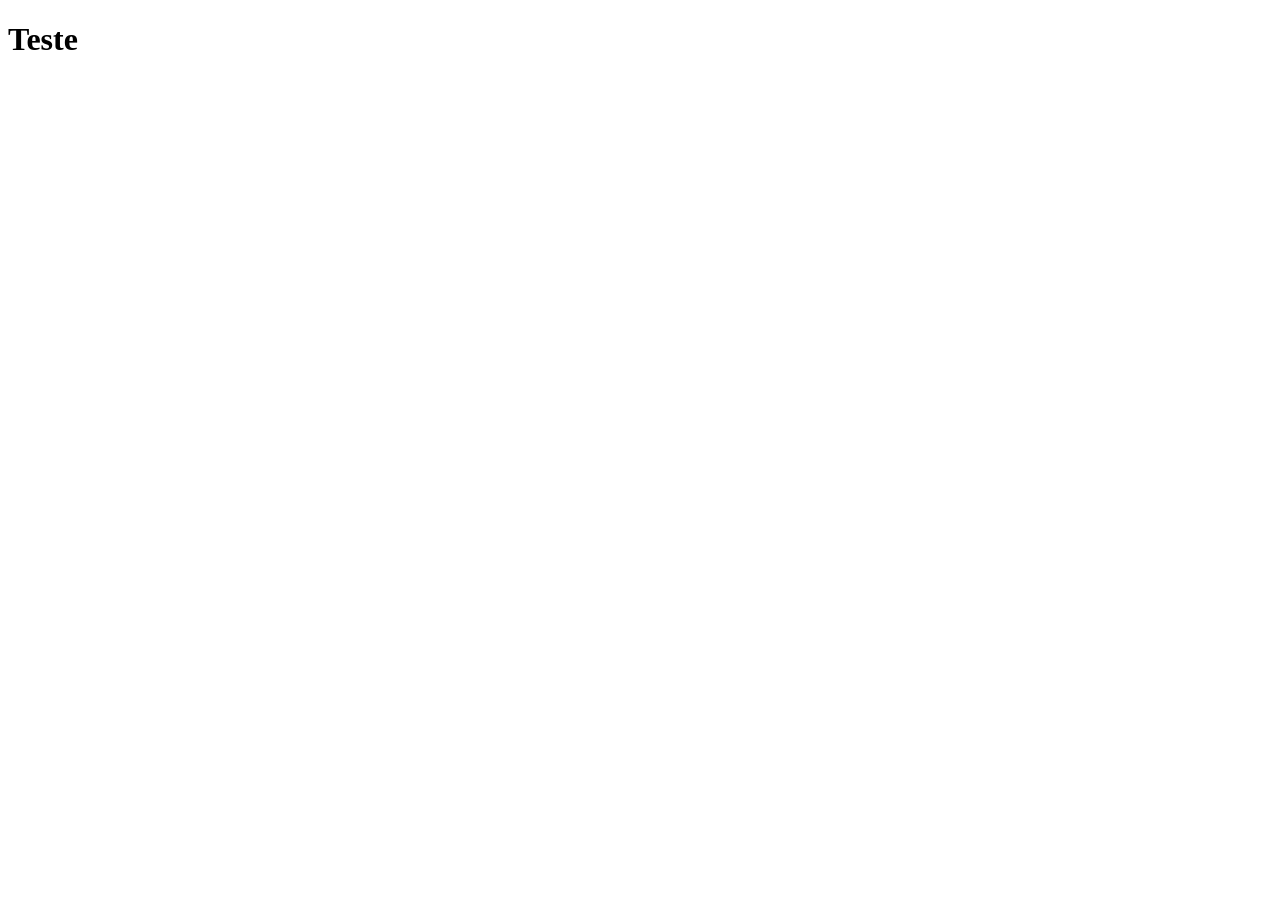
==== index.html @ 9671a528 "Update index.html" ====
<!DOCTYPE html>
<html lang="pt-br">
<head>
    <meta charset="UTF-8">
    <meta name="viewport" content="width=device-width, initial-scale=1.0">
    <title>Document</title>
</head>
<body>
    <h1>Teste</h1>
</body>
</html>
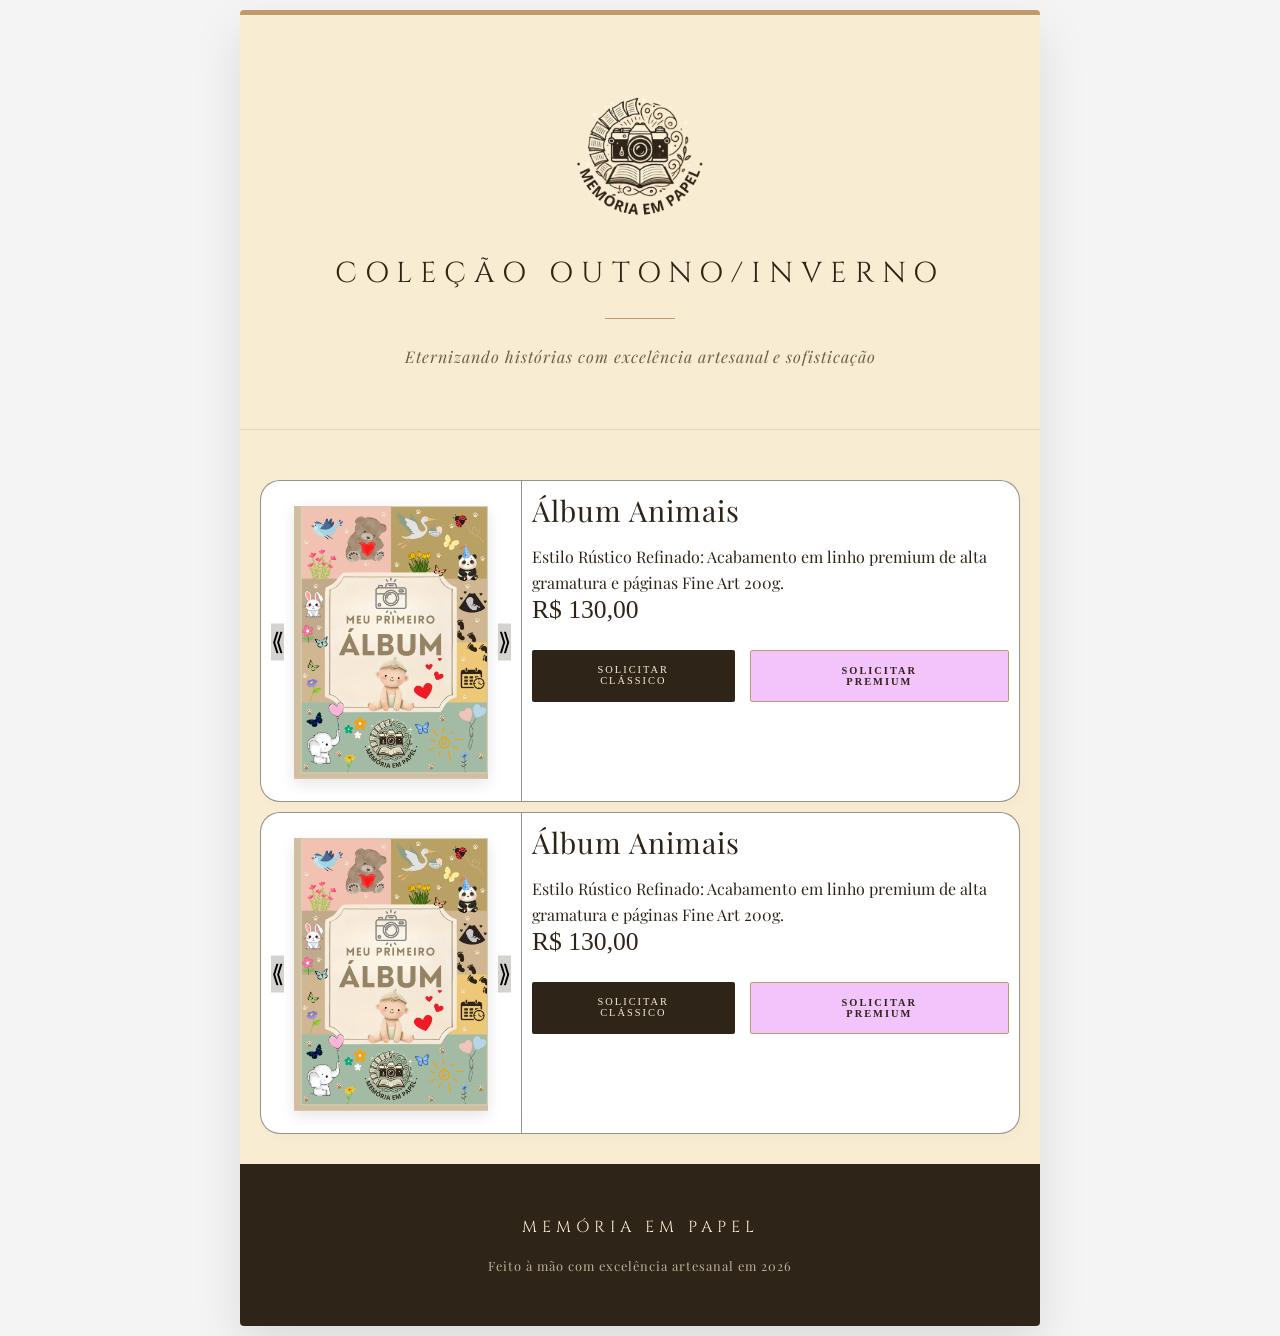
==== commit 29428488: "Rename index - Copia.html to index.html" ====
--- a/index.html
+++ b/index.html
@@ -1,11 +1,99 @@
 <!DOCTYPE html>
-<html lang="pt-br">
+<html lang="pt-BR">
 <head>
-    <meta charset="UTF-8">
-    <meta name="viewport" content="width=device-width, initial-scale=1.0">
-    <title>Document</title>
+  <meta charset="UTF-8">
+  <meta name="viewport" content="width=device-width, initial-scale=1.0">
+  <title>Catálogo Memória em Papel</title>
+  <link rel="stylesheet" href="estilo.css">
 </head>
 <body>
-    <h1>Teste</h1>
+
+    <div class="container_principal">
+
+        <header class="cabecalho_catalogo">
+            <img src="assets/marca/Logotipo.png" alt="Logotipo Memória em Papel" class="logo-img">
+            <h1 class="titulo_cabecalho">Coleção Outono/Inverno</h1>
+            <div class="divisor_cabecalho"></div>
+            <p class="subtitulo_cabecalho">Eternizando histórias com excelência artesanal e sofisticação</p>
+        </header>
+
+        <main class="corpo_catalogo">
+            <div id="album_animais"></div>
+            <div id="album_animais2"></div>
+        </main>
+
+        <footer class="rodape_catalogo">
+            <p class="link_rodape">Memória em Papel</p>
+            <p class="creditos_rodape">Feito à mão com excelência artesanal em 2026</p>
+        </footer>
+
+    </div>
+
+    <script>
+        fetch('produtos/album_animais.html')
+            .then(res => res.text())
+            .then(data => {
+            document.getElementById('album_animais').innerHTML = data;
+            });
+                fetch('produtos/album_animais.html')
+            .then(res => res.text())
+            .then(data => {
+            document.getElementById('album_animais2').innerHTML = data;
+            });
+    </script>
+    <script>
+        // 1. OUVINTE GLOBAL DE CLIQUES
+        // Ele escuta qualquer clique na página inteira.
+        document.addEventListener('click', function(event) {
+            
+            // Verifica se o clique foi em uma seta (ou dentro dela)
+            const seta = event.target.closest('.scroll-arrow');
+            if (!seta) return; // Se não foi seta, ignora.
+
+            // 2. ENCONTRAR O CARROSSEL CORRETO
+            // A partir da seta, subimos até o container pai e descemos até o scroll.
+            const carouselContainer = seta.closest('.carousel-container');
+            if (!carouselContainer) return;
+
+            const scrollContainer = carouselContainer.querySelector('.preview-scroll');
+            if (!scrollContainer) return;
+
+            // 3. EXECUTAR A ROLAGEM
+            
+            // Descobre a direção: Direita (1), Esquerda (-1)
+            const direcao = seta.classList.contains('arrow-right') ? 1 : -1;
+            
+            // Descobre a largura de uma página (clientWidth pega a largura visível)
+            const larguraPagina = scrollContainer.firstElementChild.clientWidth;
+            
+            // Calcula a nova posição
+            const novaPosicao = scrollContainer.scrollLeft + (larguraPagina * direcao);
+            
+            // Rola suavemente
+            scrollContainer.scrollTo({
+                left: novaPosicao,
+                behavior: 'smooth' // Animação
+            });
+        });
+
+        // 2. FUNÇÃO GENÉRICA PARA CARREGAR PRODUTOS (FETCH)
+        function carregarProduto(url, containerId) {
+            fetch(url)
+                .then(res => res.text())
+                .then(data => {
+                    const container = document.getElementById(containerId);
+                    if (container) {
+                        container.innerHTML = data;
+                        // O ouvinte global acima cuidará dos cliques automaticamente.
+                    }
+                });
+        }
+
+        // 3. CARREGAR OS PRODUTOS
+        carregarProduto('produtos/album_animais.html', 'album_animais');
+        // Adicione outros quando criar os arquivos:
+        // carregarProduto('produtos/album_fazendinha.html', 'album_fazendinha'); 
+    </script>
+
 </body>
 </html>
--- a/estilo.css
+++ b/estilo.css
@@ -0,0 +1,397 @@
+@import url('https://fonts.googleapis.com/css2?family=Cinzel:wght@400;600&family=Playfair+Display:ital,wght@0,400;0,600;1,400&display=swap');
+
+/* --- ESTILOS GERAIS --- */
+body {
+  margin: 0;
+  padding: 0;
+  /* FUNDO EXTERNO: Cinza muito claro para emoldurar o catálogo */
+  background-color: #F4F4F4;
+  font-family: 'Playfair Display', Georgia, serif;
+  -webkit-font-smoothing: antialiased;
+  -moz-osx-font-smoothing: grayscale;
+}
+
+/* --- CONTAINER PRINCIPAL --- */
+.container_principal {
+  max-width: 800px; /* Largura máxima maior para computadores */
+  width: 90%; /* Ocupa 90% da largura em telas menores que 800px */
+  margin: 10px auto; /* Centraliza horizontalmente e dá margem vertical */
+  padding: 0;
+  /* FUNDO DO CATÁLOGO: O Creme de Baunilha da marca */
+  background-color: #F8ECD2;
+  color: #2E2418;
+  box-shadow: 0 20px 50px rgba(0,0,0,0.1); /* Sombra para profundidade */
+  border-radius: 4px;
+  overflow: hidden;
+  border-top: 5px solid #C19A6B; /* Linha dourada no topo */
+}
+
+/* --- ESTILOS DE TEXTO E ELEMENTOS --- */
+h1, h2, h3 { 
+  margin: 0; 
+  font-weight: 400; 
+}
+
+p { 
+  margin: 0; 
+  font-weight: 300; 
+  line-height: 1.6; 
+}
+
+a { 
+  text-decoration: none; 
+  transition: background-color 0.3s ease, color 0.3s ease; 
+}
+
+/* --- CABEÇALHO (HEADER) --- */
+.cabecalho_catalogo {
+  text-align: center;
+  padding: 60px 20px;
+  border-bottom: 1px solid rgba(46, 36, 24, 0.1);
+}
+
+.logo-img {
+  max-width: 150px;
+  margin-bottom: 25px;
+  border-radius: 50%;
+}
+
+.titulo_cabecalho {
+  font-size: 1.8em;
+  text-transform: uppercase;
+  letter-spacing: 8px;
+  font-family: 'Cinzel', serif;
+}
+
+.divisor_cabecalho {
+  width: 70px;
+  height: 1px;
+  background: #C19A6B;
+  margin: 25px auto;
+}
+
+.subtitulo_cabecalho {
+  font-style: italic;
+  opacity: 0.7;
+  font-size: 1em;
+  letter-spacing: 1px;
+}
+
+/* --- ÁREA DE CONTEÚDO (MAIN) --- */
+.corpo_catalogo {
+  padding: 50px 20px 20px 20px;
+}
+
+/* --- CARD DE PRODUTO --- */
+.cartao_produto {
+  display: flex; /* Layout padrão em linha para computadores */
+  background: #FFF;
+  border: 1px solid rgba(46, 36, 24, 0.5);
+  border-radius: 20px;
+  overflow: hidden;
+  max-height: 350px;
+  box-shadow: 5px 5px 15px rgba(0,0,0,0.02);
+  margin: 0 0 10px 0; /* Margem inferior entre os cards */
+}
+
+.cartão_foto {
+  flex: 1; /* Ocupa uma parte proporcional */
+  background: #E8DCC4;
+  display: flex;
+  align-items: center;
+  justify-content: center;
+  border-right: 1px solid rgba(46, 36, 24, 0.1);
+  padding: 20px;
+}
+
+.cartão_foto img {
+/*  width: 100%;
+  height: 100%;
+  object-fit: cover; 
+  object-position: center; */
+
+/* Forçamos a imagem a ocupar no máximo 100% da largura e altura do container,
+     mas ela pode ser menor se necessário para manter a proporção. */
+  max-width: 100%;
+  max-height: 100%;
+  
+  /* ESTA É A PROPRIEDADE CHAVE: 
+     Ela diz à imagem: "Fique o maior que puder dentro do container,
+     mas mostre-se INTEIRA. Se sobrar espaço, tudo bem, mas NÃO me corte
+     e NÃO mude minha proporção". */
+  object-fit: contain; 
+  
+  /* Garante que a foto fique centralizada */
+  display: block;
+}
+
+.cartao-informacao {
+  flex: 1.8; /* Ocupa mais espaço que a foto */
+  padding: 10px;
+  display: flex;
+  flex-direction: column;
+  justify-content: space-between;
+}
+
+.nome_produto {
+  font-size: 1.8em;
+  color: #2E2418;
+  letter-spacing: 1px;
+  margin-bottom: 15px;
+}
+
+descricao_produto {
+  font-size: 0.95em;
+  color: #4a3f35;
+  margin-bottom: 20px;
+}
+
+.preco_produto {
+  font-size: 1.6em;
+  color: #2E2418;
+  font-family: 'Georgia', serif;
+  margin-bottom: 25px;
+}
+
+/* --- BOTÕES --- */
+.botao_selecao {
+  display: flex;
+  gap: 15px;
+  margin-bottom: 30px;
+}
+
+.btn-classic {
+  flex: 1;
+  display: inline-block;
+  padding: 14px 10px;
+  background-color: #2E2418;
+  color: #F8ECD2;
+  font-size: 0.65em;
+  letter-spacing: 2px;
+  text-transform: uppercase;
+  text-align: center;
+  font-family: 'Georgia', serif;
+  border-radius: 2px;
+}
+
+.btn-classic:hover {
+  background-color: #4a3f35;
+}
+
+.btn-premium {
+  flex: 1.3;
+  display: inline-block;
+  padding: 14px 10px;
+  background-color: #F3C4FC; /* Cor Malva para destaque profissional */
+  color: #2E2418;
+  font-size: 0.65em;
+  letter-spacing: 2px;
+  font-weight: 600;
+  text-transform: uppercase;
+  text-align: center;
+  font-family: 'Georgia', serif;
+  border-radius: 2px;
+  border: 1px solid #C19A6B; /* Borda dourada sutil */
+}
+
+.btn-premium:hover {
+  background-color: #f7dfff;
+}
+
+/* --- PREVIEW INTERNO --- */
+.secao_paginas {
+  margin-top: 20px;
+  border-top: 1px solid rgba(46, 36, 24, 0.08);
+  padding-top: 20px;
+}
+
+.titulo_secao_paginas {
+  font-size: 0.65em;
+  text-transform: uppercase;
+  letter-spacing: 4px;
+  margin-bottom: 15px;
+  opacity: 0.6;
+  text-align: center;
+}
+
+.preview-section {
+  max-width: 240px;
+  max-height: 300px;
+  padding: 10px;
+  border-right-style: solid;
+  border-right-color: rgba(46, 36, 24, 0.5);
+  border-right-width: thin;
+}
+/* CONTAINER DO CARROSSEL */
+.carousel-container {
+  position: relative;
+  display: flex;
+  align-items: center;
+  justify-content: center;
+}
+
+/* O SCROLL COM 'SNAP' */
+.preview-scroll {
+  display: flex;
+  overflow-x: auto;
+  gap: 0; /* Removido o gap para o snap ser exato */
+  padding-bottom: 0px;
+  border-left: #2E2418;
+  
+  /* MÁGICA DO SNAP: Faz o scroll grudar nas páginas */
+  scroll-snap-type: x mandatory; 
+  scroll-behavior: smooth;
+  
+  -ms-overflow-style: none;
+  scrollbar-width: none;
+}
+
+.preview-scroll::-webkit-scrollbar {
+  display: none;
+}
+
+/* CADA ITEM DA PÁGINA */
+.page-item {
+  min-width: 100%; /* Ocupa a largura total do container do card */
+  display: flex;
+  justify-content: center;
+  align-items: center;
+  
+  /* Diz para o container grudar aqui */
+  scroll-snap-align: start; 
+  scroll-snap-stop: always;
+}
+
+.page-item img {
+  max-width: 90%;
+  max-height: 90%;
+  object-fit: contain; /* Garante que não corte a página interna */
+  box-shadow: 0 5px 15px rgba(0,0,0,0.1);
+  background: white;
+}
+
+/* ÍCONES DE SETAS */
+.scroll-arrow {
+  position: absolute;
+  top: 50%;
+  transform: translateY(-50%);
+  font-size: 24px;
+  color: black;
+  background-color: rgba(46, 36, 24, 0.2);
+  cursor: pointer; /* Garante que o cursor de mão apareça */
+  /* pointer-events: none;  <-- LINHA REMOVIDA PARA PERMITIR O CLIQUE */
+  z-index: 10;
+  transition: opacity 0.3s;
+  padding-bottom: 5px;
+}
+
+.arrow-left { left: 0; }
+.arrow-right { right: 0; }
+
+.carousel-container:hover .scroll-arrow {
+  opacity: 0.8;
+}
+
+/* LEGENDA DE AJUDA */
+.scroll-hint {
+  font-size: 0.6em;
+  text-transform: uppercase;
+  letter-spacing: 2px;
+  margin-top: 10px;
+  opacity: 0.5;
+  text-align: center;
+}
+
+.scroll_secao_paginas {
+  display: flex;
+  overflow-x: auto;
+  gap: 15px;
+  padding-bottom: 10px;
+  scrollbar-width: thin; /* Para Firefox */
+}
+
+/* Esconde a barra de rolagem horizontal no Chrome/Safari para um visual cleaner */
+.scroll_secao_paginas::-webkit-scrollbar {
+  height: 6px;
+}
+
+.scroll_secao_paginas::-webkit-scrollbar-thumb {
+  background-color: rgba(46, 36, 24, 0.2);
+  border-radius: 3px;
+}
+
+.scroll_secao_paginas {
+  -ms-overflow-style: none; /* Para IE/Edge antigo */
+}
+
+.pagina_secao_paginas {
+  min-width: 100px;
+  height: 125px;
+  background: white;
+  border: 1px solid rgba(46, 36, 24, 0.1);
+}
+
+/* --- RODAPÉ (FOOTER) --- */
+.rodape_catalogo {
+  background-color: #2E2418;
+  color: #F8ECD2;
+  padding: 50px 20px;
+  text-align: center;
+  border-top: 1px solid rgba(46, 36, 24, 0.3);
+}
+
+.link_rodape {
+  margin: 0;
+  font-size: 1em;
+  letter-spacing: 5px;
+  text-transform: uppercase;
+  font-family: 'Cinzel', serif;
+}
+
+.creditos_rodape {
+  margin: 15px 0 0;
+  font-size: 0.8em;
+  opacity: 0.7;
+  letter-spacing: 1px;
+}
+
+/* --- RESPONSIVIDADE (MEDIA QUERIES) --- */
+@media (max-width: 768px) {
+  /* Ajustes para tablets e celulares grandes */
+  .cartao-informacao { padding: 30px; }
+  .container_principal { margin: 20px auto; width: 95%; }
+}
+
+@media (max-width: 576px) {
+  /* Ajustes específicos para celulares */
+  .cabecalho_catalogo { padding: 40px 15px; }
+  
+  .cartao_produto {
+    flex-direction: column; /* Empilha a foto sobre as informações */
+    min-height: auto;
+  }
+
+  .cartão_foto {
+    border-right: none;
+    border-bottom: 1px solid rgba(46, 36, 24, 0.1);
+    padding: 40px 20px; /* Mais preenchimento na foto empilhada */
+  }
+
+  .cartao-informacao {
+    padding: 30px 20px; /* Menor preenchimento lateral nas informações */
+  }
+
+  .nome_produto { font-size: 1.5em; }
+  .preco_produto { font-size: 1.4em; }
+
+  .botao_selecao {
+    flex-direction: column; /* Empilha os botões */
+    gap: 10px;
+  }
+
+  .btn-classic, .btn-premium {
+    width: 100%; /* Botões ocupam a largura total */
+    padding: 15px 10px; /* Ajuste no preenchimento do botão */
+    box-sizing: border-box;
+  }
+}
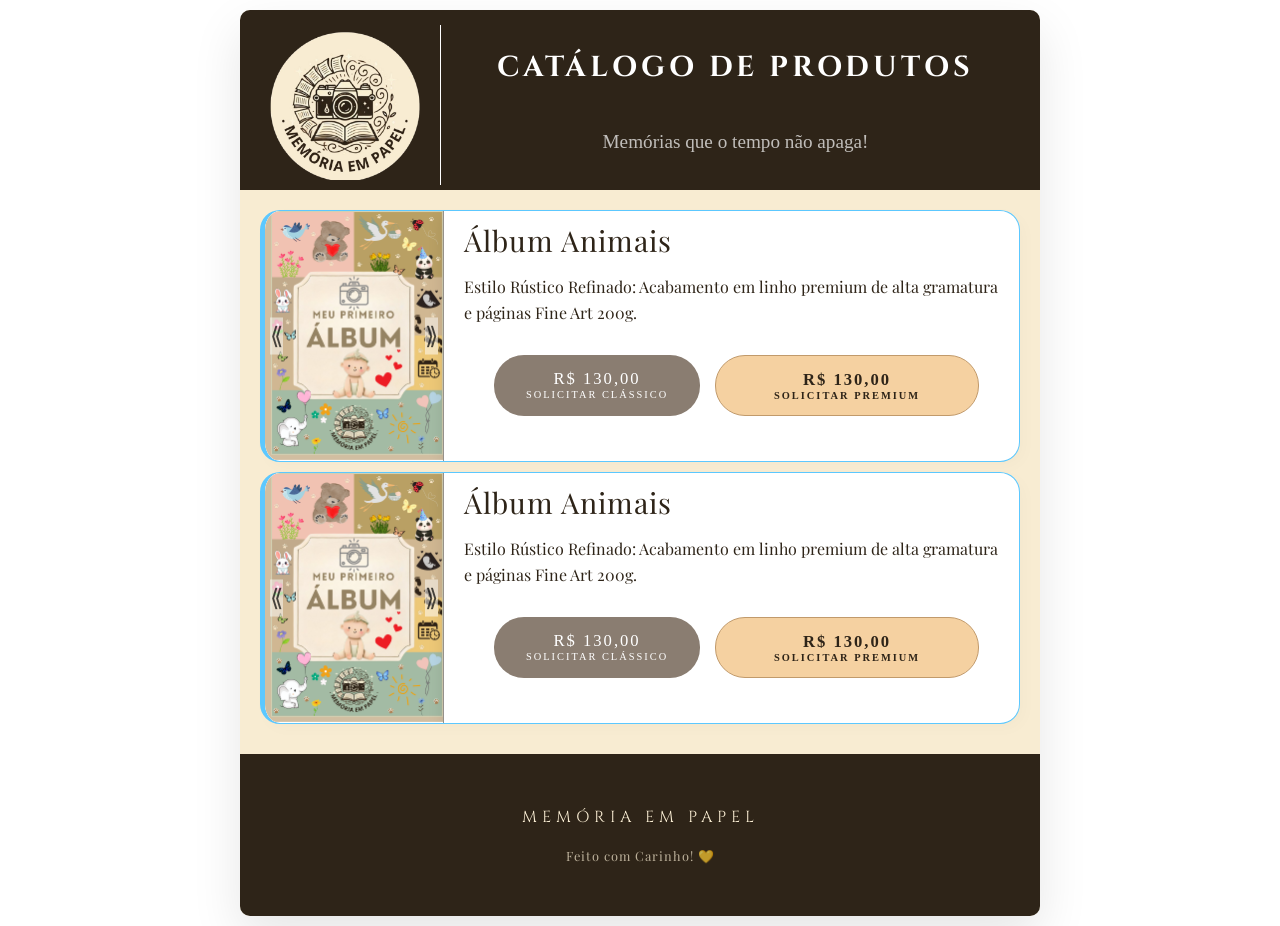
==== commit 4f2b5668: "Atualizacao" ====
--- a/index.html
+++ b/index.html
@@ -4,17 +4,18 @@
   <meta charset="UTF-8">
   <meta name="viewport" content="width=device-width, initial-scale=1.0">
   <title>Catálogo Memória em Papel</title>
+  <link rel="shortcut icon" href="assets/marca/Logotipo.png" type="image/x-icon">
   <link rel="stylesheet" href="estilo.css">
 </head>
 <body>
-
     <div class="container_principal">
 
         <header class="cabecalho_catalogo">
             <img src="assets/marca/Logotipo.png" alt="Logotipo Memória em Papel" class="logo-img">
-            <h1 class="titulo_cabecalho">Coleção Outono/Inverno</h1>
-            <div class="divisor_cabecalho"></div>
-            <p class="subtitulo_cabecalho">Eternizando histórias com excelência artesanal e sofisticação</p>
+            <div class="titulo_subtitulo_cabecalho">
+                <h1 class="titulo_cabecalho">Catálogo de Produtos</h1>
+                <p class="subtitulo_cabecalho">Memórias que o tempo não apaga!</p>
+            </div>
         </header>
 
         <main class="corpo_catalogo">
@@ -24,7 +25,7 @@
 
         <footer class="rodape_catalogo">
             <p class="link_rodape">Memória em Papel</p>
-            <p class="creditos_rodape">Feito à mão com excelência artesanal em 2026</p>
+            <p class="creditos_rodape">Feito com Carinho! &#x1F49B;</p>
         </footer>
 
     </div>
--- a/estilo.css
+++ b/estilo.css
@@ -5,7 +5,7 @@
   margin: 0;
   padding: 0;
   /* FUNDO EXTERNO: Cinza muito claro para emoldurar o catálogo */
-  background-color: #F4F4F4;
+  background-color: #f8ecd;
   font-family: 'Playfair Display', Georgia, serif;
   -webkit-font-smoothing: antialiased;
   -moz-osx-font-smoothing: grayscale;
@@ -21,9 +21,8 @@
   background-color: #F8ECD2;
   color: #2E2418;
   box-shadow: 0 20px 50px rgba(0,0,0,0.1); /* Sombra para profundidade */
-  border-radius: 4px;
+  border-radius: 10px;
   overflow: hidden;
-  border-top: 5px solid #C19A6B; /* Linha dourada no topo */
 }
 
 /* --- ESTILOS DE TEXTO E ELEMENTOS --- */
@@ -46,88 +45,89 @@
 /* --- CABEÇALHO (HEADER) --- */
 .cabecalho_catalogo {
   text-align: center;
-  padding: 60px 20px;
-  border-bottom: 1px solid rgba(46, 36, 24, 0.1);
+  padding: 20px 10px 10px 10px;
+  display: flex;
+  height: 150px;
+  align-items: center; /* centraliza verticalmente */
+  background-color: #2E2418;
+  color: white;
 }
 
 .logo-img {
-  max-width: 150px;
-  margin-bottom: 25px;
-  border-radius: 50%;
+  height: 100%;
+  padding: 0px 20px;
+}
+
+.titulo_subtitulo_cabecalho {
+  border-left-style: solid;
+  border-left-width: thin;
+  height: 100%;
+  display: flex;
+  flex-direction: column;
+  padding: 5px;
+  width: 100%;
 }
 
 .titulo_cabecalho {
   font-size: 1.8em;
   text-transform: uppercase;
-  letter-spacing: 8px;
-  font-family: 'Cinzel', serif;
-}
-
-.divisor_cabecalho {
-  width: 70px;
-  height: 1px;
-  background: #C19A6B;
-  margin: 25px auto;
+  letter-spacing: 4px;
+  font-family: 'Magnolia Script', 'Cinzel', serif;
+  font-weight: bolder;
+  flex: 1;                 /* ocupa metade */
+  display: flex;
+  align-items: center;     /* centraliza verticalmente o texto */
+  justify-content: center; /* centraliza horizontalmente */
 }
 
 .subtitulo_cabecalho {
-  font-style: italic;
   opacity: 0.7;
-  font-size: 1em;
-  letter-spacing: 1px;
+  font-size: 1.2em;
+  font-family: RhymeTH;
+
+  flex: 1;                 /* ocupa metade */
+  display: flex;
+  align-items: center;
+  justify-content: center;
 }
 
 /* --- ÁREA DE CONTEÚDO (MAIN) --- */
 .corpo_catalogo {
-  padding: 50px 20px 20px 20px;
+  padding: 20px;
 }
 
 /* --- CARD DE PRODUTO --- */
 .cartao_produto {
   display: flex; /* Layout padrão em linha para computadores */
   background: #FFF;
-  border: 1px solid rgba(46, 36, 24, 0.5);
+  border: 1px solid #5cc8ff;
   border-radius: 20px;
   overflow: hidden;
-  max-height: 350px;
+  height: 250px;
   box-shadow: 5px 5px 15px rgba(0,0,0,0.02);
   margin: 0 0 10px 0; /* Margem inferior entre os cards */
-}
-
-.cartão_foto {
-  flex: 1; /* Ocupa uma parte proporcional */
+  border-left: 5px solid #5cc8ff;
+}
+
+.cartao_foto {
+  flex: 1;
   background: #E8DCC4;
   display: flex;
   align-items: center;
   justify-content: center;
-  border-right: 1px solid rgba(46, 36, 24, 0.1);
-  padding: 20px;
+  overflow: hidden;
+    flex: 0 0 250px;
 }
 
 .cartão_foto img {
-/*  width: 100%;
-  height: 100%;
-  object-fit: cover; 
-  object-position: center; */
-
-/* Forçamos a imagem a ocupar no máximo 100% da largura e altura do container,
-     mas ela pode ser menor se necessário para manter a proporção. */
   max-width: 100%;
   max-height: 100%;
-  
-  /* ESTA É A PROPRIEDADE CHAVE: 
-     Ela diz à imagem: "Fique o maior que puder dentro do container,
-     mas mostre-se INTEIRA. Se sobrar espaço, tudo bem, mas NÃO me corte
-     e NÃO mude minha proporção". */
-  object-fit: contain; 
-  
-  /* Garante que a foto fique centralizada */
-  display: block;
+  object-fit: contain;
 }
 
 .cartao-informacao {
   flex: 1.8; /* Ocupa mais espaço que a foto */
-  padding: 10px;
+  padding: 10px 10px 10px 20px;
   display: flex;
   flex-direction: column;
   justify-content: space-between;
@@ -148,30 +148,29 @@
 
 .preco_produto {
   font-size: 1.6em;
-  color: #2E2418;
   font-family: 'Georgia', serif;
-  margin-bottom: 25px;
 }
 
 /* --- BOTÕES --- */
 .botao_selecao {
   display: flex;
   gap: 15px;
-  margin-bottom: 30px;
+  margin: 30px;
 }
 
 .btn-classic {
   flex: 1;
   display: inline-block;
   padding: 14px 10px;
-  background-color: #2E2418;
-  color: #F8ECD2;
+  background-color: #8A7D71;
+  color: white;
   font-size: 0.65em;
   letter-spacing: 2px;
   text-transform: uppercase;
   text-align: center;
   font-family: 'Georgia', serif;
-  border-radius: 2px;
+  border-radius: 30px;
+  justify-content: center;
 }
 
 .btn-classic:hover {
@@ -182,7 +181,7 @@
   flex: 1.3;
   display: inline-block;
   padding: 14px 10px;
-  background-color: #F3C4FC; /* Cor Malva para destaque profissional */
+  background-color: #F5D1A1; /* Cor Dourada para destaque profissional */
   color: #2E2418;
   font-size: 0.65em;
   letter-spacing: 2px;
@@ -190,8 +189,9 @@
   text-transform: uppercase;
   text-align: center;
   font-family: 'Georgia', serif;
-  border-radius: 2px;
+  border-radius: 30px;
   border: 1px solid #C19A6B; /* Borda dourada sutil */
+  btn-classic
 }
 
 .btn-premium:hover {
@@ -215,9 +215,9 @@
 }
 
 .preview-section {
-  max-width: 240px;
-  max-height: 300px;
-  padding: 10px;
+  width: 178px;
+  height: 250px;
+  
   border-right-style: solid;
   border-right-color: rgba(46, 36, 24, 0.5);
   border-right-width: thin;
@@ -237,6 +237,8 @@
   gap: 0; /* Removido o gap para o snap ser exato */
   padding-bottom: 0px;
   border-left: #2E2418;
+  min-width: 100%; /* Ocupa a largura total do container do card */
+  min-height: 100%;
   
   /* MÁGICA DO SNAP: Faz o scroll grudar nas páginas */
   scroll-snap-type: x mandatory; 
@@ -253,6 +255,7 @@
 /* CADA ITEM DA PÁGINA */
 .page-item {
   min-width: 100%; /* Ocupa a largura total do container do card */
+  min-height: 100%;
   display: flex;
   justify-content: center;
   align-items: center;
@@ -263,8 +266,8 @@
 }
 
 .page-item img {
-  max-width: 90%;
-  max-height: 90%;
+  max-width: 100%;
+  max-height: 100%;
   object-fit: contain; /* Garante que não corte a página interna */
   box-shadow: 0 5px 15px rgba(0,0,0,0.1);
   background: white;
@@ -276,8 +279,8 @@
   top: 50%;
   transform: translateY(-50%);
   font-size: 24px;
-  color: black;
-  background-color: rgba(46, 36, 24, 0.2);
+  color: rgba(0, 0, 0, 0.7);
+  background-color: rgba(255, 255, 255, 0.5);
   cursor: pointer; /* Garante que o cursor de mão apareça */
   /* pointer-events: none;  <-- LINHA REMOVIDA PARA PERMITIR O CLIQUE */
   z-index: 10;
@@ -285,8 +288,8 @@
   padding-bottom: 5px;
 }
 
-.arrow-left { left: 0; }
-.arrow-right { right: 0; }
+.arrow-left { left: 5px; }
+.arrow-right { right: 5px; }
 
 .carousel-container:hover .scroll-arrow {
   opacity: 0.8;
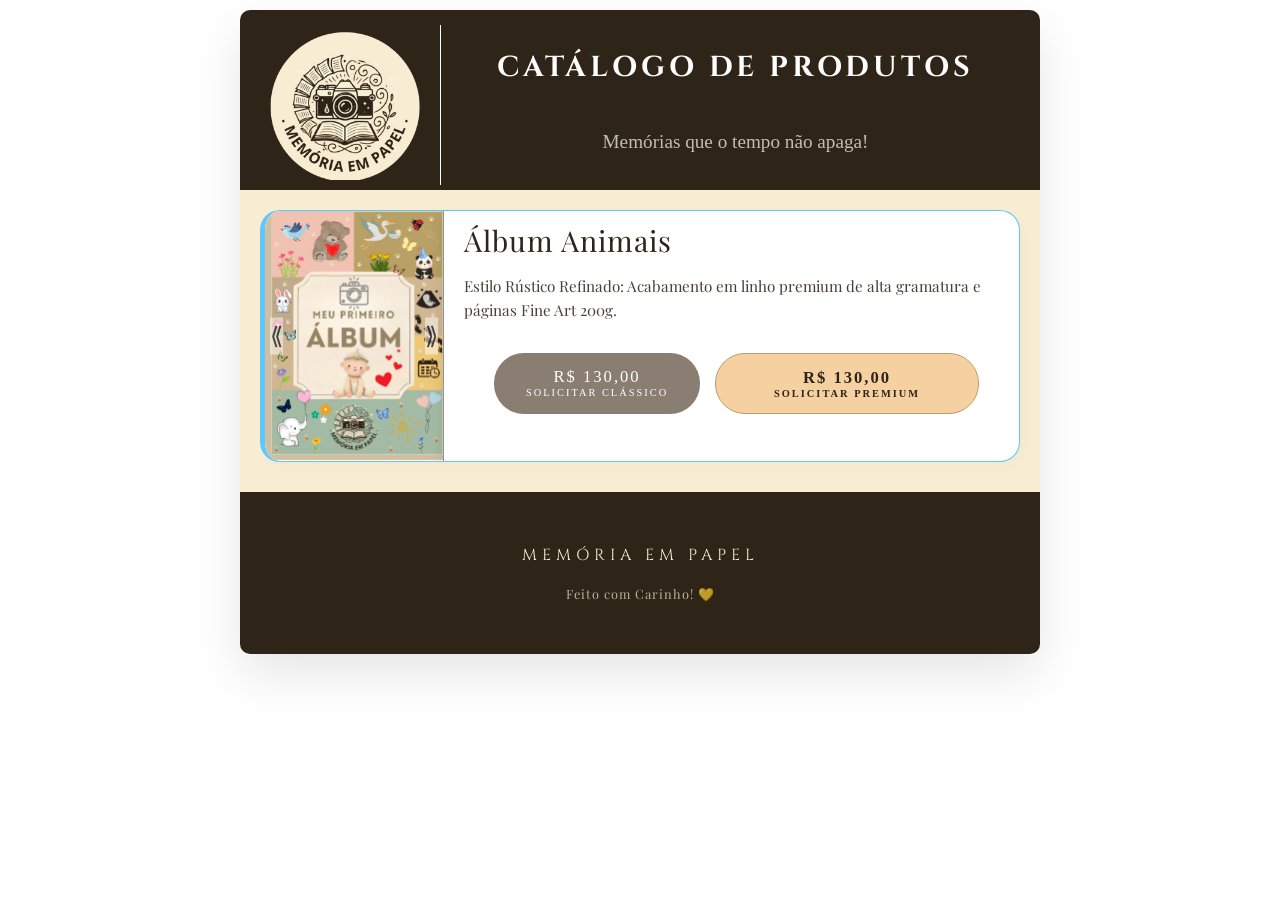
==== commit 3ab74eb7: "Atualizacao" ====
--- a/index.html
+++ b/index.html
@@ -5,10 +5,13 @@
   <meta name="viewport" content="width=device-width, initial-scale=1.0">
   <title>Catálogo Memória em Papel</title>
   <link rel="shortcut icon" href="assets/marca/Logotipo.png" type="image/x-icon">
-  <link rel="stylesheet" href="estilo.css">
+  <link rel="stylesheet" href="css/global.css">
+  <link rel="stylesheet" href="css/conteudo.css">
+  <link rel="stylesheet" href="css/produtos.css">
+  <link rel="stylesheet" href="css/responsividade.css">
 </head>
 <body>
-    <div class="container_principal">
+    <div class="conteudo">
 
         <header class="cabecalho_catalogo">
             <img src="assets/marca/Logotipo.png" alt="Logotipo Memória em Papel" class="logo-img">
@@ -20,7 +23,6 @@
 
         <main class="corpo_catalogo">
             <div id="album_animais"></div>
-            <div id="album_animais2"></div>
         </main>
 
         <footer class="rodape_catalogo">
@@ -35,11 +37,6 @@
             .then(res => res.text())
             .then(data => {
             document.getElementById('album_animais').innerHTML = data;
-            });
-                fetch('produtos/album_animais.html')
-            .then(res => res.text())
-            .then(data => {
-            document.getElementById('album_animais2').innerHTML = data;
             });
     </script>
     <script>
--- a/css/global.css
+++ b/css/global.css
@@ -0,0 +1,25 @@
+@import url('https://fonts.googleapis.com/css2?family=Cinzel:wght@400;600&family=Playfair+Display:ital,wght@0,400;0,600;1,400&display=swap');
+
+body {
+  margin: 0;
+  padding: 0;
+  font-family: 'Playfair Display', Georgia, serif;
+  -webkit-font-smoothing: antialiased;
+  -moz-osx-font-smoothing: grayscale;
+}
+
+h1, h2, h3 { 
+  margin: 0; 
+  font-weight: 400; 
+}
+
+p { 
+  margin: 0; 
+  font-weight: 300; 
+  line-height: 1.6; 
+}
+
+a { 
+  text-decoration: none; 
+  transition: background-color 0.3s ease, color 0.3s ease; 
+}
--- a/css/conteudo.css
+++ b/css/conteudo.css
@@ -0,0 +1,90 @@
+/* --- CONTAINER PRINCIPAL --- */
+.conteudo {
+  max-width: 800px;
+  width: 90%;
+  margin: 10px auto;
+  padding: 0;
+  background-color: #F8ECD2;
+  color: #2E2418;
+  box-shadow: 0 20px 50px rgba(0,0,0,0.1);
+  border-radius: 10px;
+  overflow: hidden;
+}
+
+/* --- CABECALHO --- */
+.cabecalho_catalogo {
+  text-align: center;
+  padding: 20px 10px 10px 10px;
+  display: flex;
+  height: 150px;
+  align-items: center;
+  background-color: #2E2418;
+  color: white;
+}
+
+.logo-img {
+  height: 100%;
+  padding: 0px 20px;
+}
+
+.titulo_subtitulo_cabecalho {
+  border-left-style: solid;
+  border-left-width: thin;
+  height: 100%;
+  display: flex;
+  flex-direction: column;
+  padding: 5px;
+  width: 100%;
+}
+
+.titulo_cabecalho {
+  font-size: 1.8em;
+  text-transform: uppercase;
+  letter-spacing: 4px;
+  font-family: 'Magnolia Script', 'Cinzel', serif;
+  font-weight: bolder;
+  flex: 1;                 /* ocupa metade */
+  display: flex;
+  align-items: center;     /* centraliza verticalmente o texto */
+  justify-content: center; /* centraliza horizontalmente */
+}
+
+.subtitulo_cabecalho {
+  opacity: 0.7;
+  font-size: 1.2em;
+  font-family: RhymeTH;
+
+  flex: 1;                 /* ocupa metade */
+  display: flex;
+  align-items: center;
+  justify-content: center;
+}
+
+/* --- ÁREA DE CONTEÚDO (MAIN) --- */
+.corpo_catalogo {
+  padding: 20px;
+}
+
+/* --- RODAPÉ (FOOTER) --- */
+.rodape_catalogo {
+  background-color: #2E2418;
+  color: #F8ECD2;
+  padding: 50px 20px;
+  text-align: center;
+  border-top: 1px solid rgba(46, 36, 24, 0.3);
+}
+
+.link_rodape {
+  margin: 0;
+  font-size: 1em;
+  letter-spacing: 5px;
+  text-transform: uppercase;
+  font-family: 'Cinzel', serif;
+}
+
+.creditos_rodape {
+  margin: 15px 0 0;
+  font-size: 0.8em;
+  opacity: 0.7;
+  letter-spacing: 1px;
+}
--- a/css/produtos.css
+++ b/css/produtos.css
@@ -0,0 +1,158 @@
+/* --- CARTAO DE PRODUTO --- */
+.cartao_produto {
+  display: flex;
+  background: #FFF;
+  border: 1px solid #5cc8ff;
+  border-radius: 20px;
+  overflow: hidden;
+  height: 250px;
+  box-shadow: 5px 5px 15px rgba(0,0,0,0.02);
+  margin: 0 0 10px 0;
+  border-left: 5px solid #5cc8ff;
+}
+
+/* --- PREVISUALIZACAO --- */
+.previsualizacao_container {
+  width: 178px;
+  height: 250px;
+  
+  border-right-style: solid;
+  border-right-color: rgba(46, 36, 24, 0.5);
+  border-right-width: thin;
+}
+
+.carossel-container {
+  position: relative;
+  display: flex;
+  align-items: center;
+  justify-content: center;
+}
+
+.previsualizacao-scroll {
+  display: flex;
+  overflow-x: auto;
+  gap: 0; /* Removido o gap para o snap ser exato */
+  padding-bottom: 0px;
+  border-left: #2E2418;
+  min-width: 100%;
+  min-height: 100%;
+  scroll-snap-type: x mandatory; /* MÁGICA DO SNAP: Faz o scroll grudar nas páginas */
+  scroll-behavior: smooth;
+  
+  -ms-overflow-style: none;
+  scrollbar-width: none;
+}
+
+.previsualiacao-scroll::-webkit-scrollbar {
+  display: none;
+}
+
+.pagina {
+  min-width: 100%;
+  min-height: 100%;
+  display: flex;
+  justify-content: center;
+  align-items: center;
+  scroll-snap-align: start; /* Diz para o container grudar aqui */
+  scroll-snap-stop: always;
+}
+
+.pagina img {
+  max-width: 100%;
+  max-height: 100%;
+  object-fit: contain; /* Garante que não corte a página interna */
+  box-shadow: 0 5px 15px rgba(0,0,0,0.1);
+  background: white;
+}
+
+.flecha {
+  position: absolute;
+  top: 50%;
+  transform: translateY(-50%);
+  font-size: 24px;
+  color: rgba(0, 0, 0, 0.7);
+  background-color: rgba(255, 255, 255, 0.5);
+  cursor: pointer;
+  z-index: 10;
+  transition: opacity 0.3s;
+  padding-bottom: 5px;
+}
+
+.flecha_esquerda { left: 5px; }
+.flecha_direita { right: 5px; }
+
+.carossel-container:hover .flecha {
+  opacity: 0.8;
+}
+
+/* --- INFORMACAO --- */
+.cartao-informacao {
+  flex: 1.8; /* Ocupa mais espaço que a foto */
+  padding: 10px 10px 10px 20px;
+  display: flex;
+  flex-direction: column;
+  justify-content: space-between;
+}
+
+.nome_produto {
+  font-size: 1.8em;
+  color: #2E2418;
+  letter-spacing: 1px;
+  margin-bottom: 15px;
+}
+
+.descricao_produto {
+  font-size: 0.95em;
+  color: #4a3f35;
+}
+
+/* --- BOTÕES --- */
+.preco_produto {
+  font-size: 1.6em;
+  font-family: 'Georgia', serif;
+}
+
+.botao_selecao {
+  display: flex;
+  gap: 15px;
+  margin: 30px;
+}
+
+.btn_classico {
+  flex: 1;
+  display: inline-block;
+  padding: 14px 10px;
+  background-color: #8A7D71;
+  color: white;
+  font-size: 0.65em;
+  letter-spacing: 2px;
+  text-transform: uppercase;
+  text-align: center;
+  font-family: 'Georgia', serif;
+  border-radius: 30px;
+  justify-content: center;
+}
+
+.btn_classico:hover {
+  background-color: #4a3f35;
+}
+
+.btn_premium {
+  flex: 1.3;
+  display: inline-block;
+  padding: 14px 10px;
+  background-color: #F5D1A1;
+  color: #2E2418;
+  font-size: 0.65em;
+  letter-spacing: 2px;
+  font-weight: 600;
+  text-transform: uppercase;
+  text-align: center;
+  font-family: 'Georgia', serif;
+  border-radius: 30px;
+  border: 1px solid #C19A6B;
+}
+
+.btn_premium:hover {
+  background-color: #f7dfff;
+}
--- a/css/responsividade.css
+++ b/css/responsividade.css
@@ -0,0 +1,39 @@
+/* Ajustes para tablets e celulares grandes */
+@media (max-width: 768px) {
+  .cartao-informacao { padding: 30px; }
+  .conteudo { margin: 20px auto; width: 95%; }
+}
+
+/* Ajustes específicos para celulares */
+@media (max-width: 576px) {
+  .cabecalho_catalogo { padding: 40px 15px; }
+  
+  .cartao_produto {
+    flex-direction: column; /* Empilha a foto sobre as informações */
+    min-height: auto;
+  }
+
+  .previsualizacao_container {
+    border-right: none;
+    border-bottom: 1px solid rgba(46, 36, 24, 0.1);
+    padding: 40px 20px; /* Mais preenchimento na foto empilhada */
+  }
+
+  .cartao-informacao {
+    padding: 30px 20px; /* Menor preenchimento lateral nas informações */
+  }
+
+  .nome_produto { font-size: 1.5em; }
+  .preco_produto { font-size: 1.4em; }
+
+  .botao_selecao {
+    flex-direction: column; /* Empilha os botões */
+    gap: 10px;
+  }
+
+  .btn_classico, .btn_premium {
+    width: 100%; /* Botões ocupam a largura total */
+    padding: 15px 10px; /* Ajuste no preenchimento do botão */
+    box-sizing: border-box;
+  }
+}
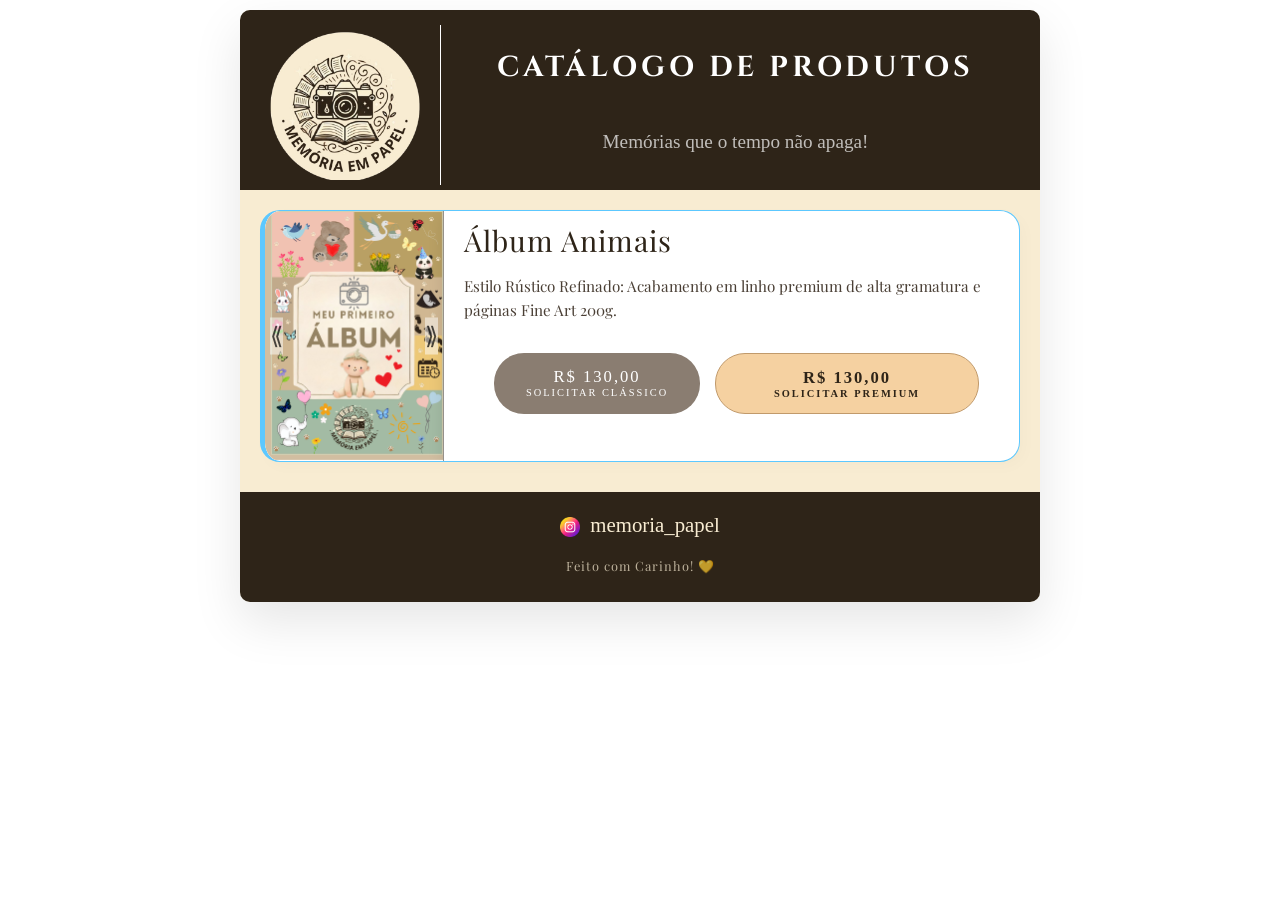
==== commit 536e353d: "Atualizacao" ====
--- a/index.html
+++ b/index.html
@@ -26,7 +26,7 @@
         </main>
 
         <footer class="rodape_catalogo">
-            <p class="link_rodape">Memória em Papel</p>
+            <p class="link_rodape"><img src="assets/marca/instagram.png" alt="instagram"><a href="https://www.instagram.com/memoria_papel/" target="_blank">memoria_papel</a></p>
             <p class="creditos_rodape">Feito com Carinho! &#x1F49B;</p>
         </footer>
 
--- a/css/conteudo.css
+++ b/css/conteudo.css
@@ -69,21 +69,29 @@
 .rodape_catalogo {
   background-color: #2E2418;
   color: #F8ECD2;
-  padding: 50px 20px;
+  padding: 10px 20px;
   text-align: center;
   border-top: 1px solid rgba(46, 36, 24, 0.3);
 }
 
 .link_rodape {
-  margin: 0;
-  font-size: 1em;
-  letter-spacing: 5px;
-  text-transform: uppercase;
-  font-family: 'Cinzel', serif;
+  margin: 5px;
+  font-size: 1.3em;
+  font-family: 'pacifico', serif;
+}
+
+.link_rodape > img {
+    width: 20px;
+    margin-right: 10px;
+    vertical-align: middle;
+}
+
+.link_rodape > a {
+  color: #F8ECD2;
 }
 
 .creditos_rodape {
-  margin: 15px 0 0;
+  margin: 15px 0px 15px  0px;
   font-size: 0.8em;
   opacity: 0.7;
   letter-spacing: 1px;
--- a/css/responsividade.css
+++ b/css/responsividade.css
@@ -6,8 +6,33 @@
 
 /* Ajustes específicos para celulares */
 @media (max-width: 576px) {
-  .cabecalho_catalogo { padding: 40px 15px; }
-  
+
+/* --- CABECALHO --- */
+  .cabecalho_catalogo {
+    padding: 10px;
+    flex-direction: column;
+    height: auto;
+  }
+
+  .logo-img {
+    width: 50%;
+  }
+
+  .titulo_subtitulo_cabecalho {
+    border-left-style: none;
+  }
+
+  .titulo_cabecalho {
+    font-size: 1.3em;
+    padding: 5px;
+  }
+
+  .subtitulo_cabecalho {
+    font-size: 0.9em;
+    padding: 5px;
+  }
+
+/* --- PRODUTOS --- */  
   .cartao_produto {
     flex-direction: column; /* Empilha a foto sobre as informações */
     min-height: auto;
@@ -36,4 +61,18 @@
     padding: 15px 10px; /* Ajuste no preenchimento do botão */
     box-sizing: border-box;
   }
+
+/* --- RODAPE --- */  
+.rodape_catalogo {
+
+}
+
+.link_rodape {
+
+}
+
+.creditos_rodape {
+
+}
+
 }
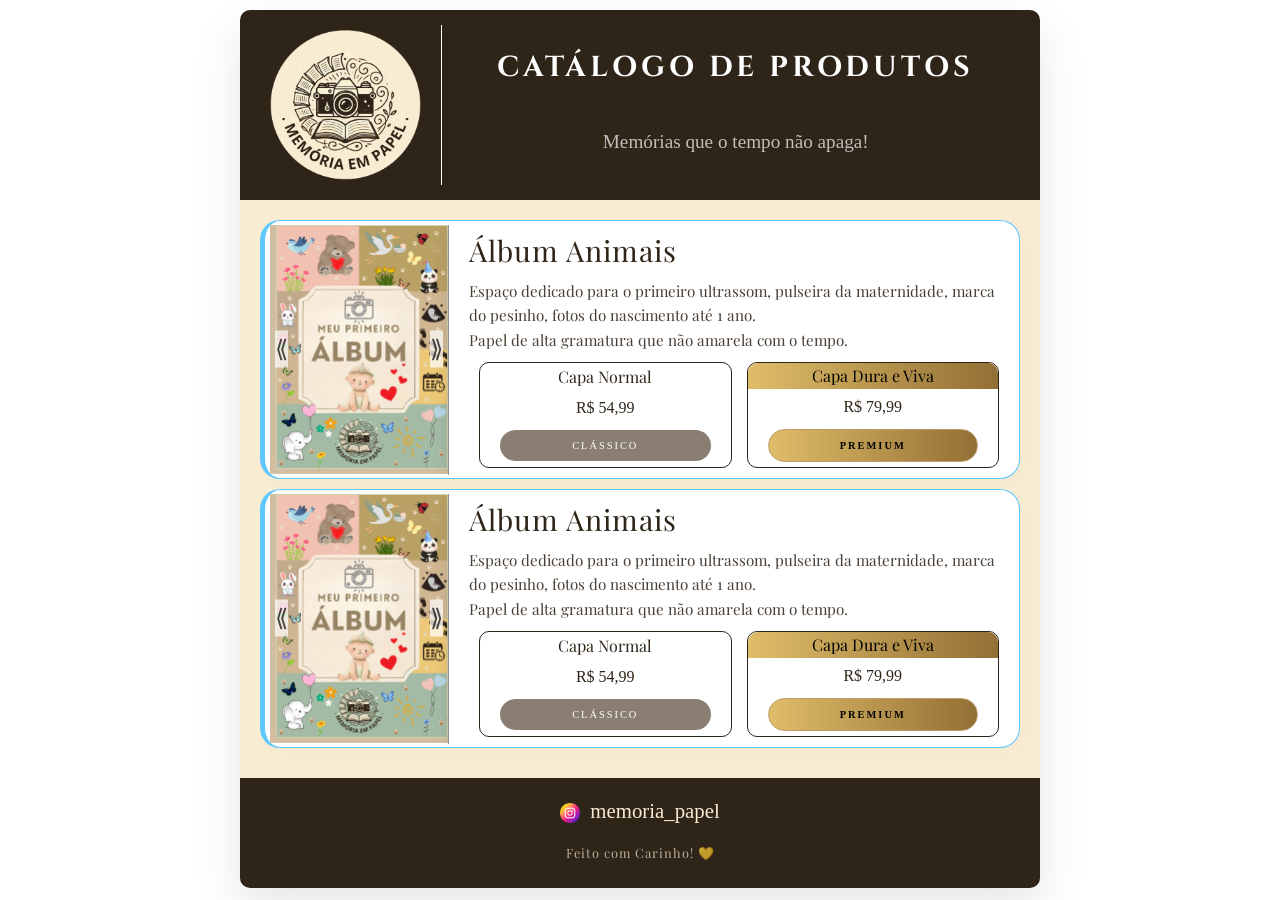
==== commit d19ab905: "Atualizacao" ====
--- a/index.html
+++ b/index.html
@@ -23,6 +23,7 @@
 
         <main class="corpo_catalogo">
             <div id="album_animais"></div>
+            <div id="album_animais2"></div>
         </main>
 
         <footer class="rodape_catalogo">
@@ -38,6 +39,11 @@
             .then(data => {
             document.getElementById('album_animais').innerHTML = data;
             });
+        fetch('produtos/album_animais.html')
+            .then(res => res.text())
+            .then(data => {
+            document.getElementById('album_animais2').innerHTML = data;
+         });
     </script>
     <script>
         // 1. OUVINTE GLOBAL DE CLIQUES
@@ -45,21 +51,21 @@
         document.addEventListener('click', function(event) {
             
             // Verifica se o clique foi em uma seta (ou dentro dela)
-            const seta = event.target.closest('.scroll-arrow');
+            const seta = event.target.closest('.flecha');
             if (!seta) return; // Se não foi seta, ignora.
 
             // 2. ENCONTRAR O CARROSSEL CORRETO
             // A partir da seta, subimos até o container pai e descemos até o scroll.
-            const carouselContainer = seta.closest('.carousel-container');
+            const carouselContainer = seta.closest('.carrossel-container');
             if (!carouselContainer) return;
 
-            const scrollContainer = carouselContainer.querySelector('.preview-scroll');
+            const scrollContainer = carouselContainer.querySelector('.previsualizacao-scroll');
             if (!scrollContainer) return;
 
             // 3. EXECUTAR A ROLAGEM
             
             // Descobre a direção: Direita (1), Esquerda (-1)
-            const direcao = seta.classList.contains('arrow-right') ? 1 : -1;
+            const direcao = seta.classList.contains('flecha_direita') ? 1 : -1;
             
             // Descobre a largura de uma página (clientWidth pega a largura visível)
             const larguraPagina = scrollContainer.firstElementChild.clientWidth;
--- a/css/conteudo.css
+++ b/css/conteudo.css
@@ -14,7 +14,7 @@
 /* --- CABECALHO --- */
 .cabecalho_catalogo {
   text-align: center;
-  padding: 20px 10px 10px 10px;
+  padding: 20px 10px;
   display: flex;
   height: 150px;
   align-items: center;
--- a/css/produtos.css
+++ b/css/produtos.css
@@ -1,27 +1,28 @@
 /* --- CARTAO DE PRODUTO --- */
 .cartao_produto {
   display: flex;
+  align-items: center;
   background: #FFF;
   border: 1px solid #5cc8ff;
   border-radius: 20px;
   overflow: hidden;
-  height: 250px;
+  height: auto;
   box-shadow: 5px 5px 15px rgba(0,0,0,0.02);
   margin: 0 0 10px 0;
   border-left: 5px solid #5cc8ff;
+  padding-left: 5px;
 }
 
 /* --- PREVISUALIZACAO --- */
 .previsualizacao_container {
   width: 178px;
   height: 250px;
-  
   border-right-style: solid;
   border-right-color: rgba(46, 36, 24, 0.5);
   border-right-width: thin;
 }
 
-.carossel-container {
+.carrossel-container {
   position: relative;
   display: flex;
   align-items: center;
@@ -71,7 +72,7 @@
   transform: translateY(-50%);
   font-size: 24px;
   color: rgba(0, 0, 0, 0.7);
-  background-color: rgba(255, 255, 255, 0.5);
+  background-color: rgba(255, 255, 255, 0.7);
   cursor: pointer;
   z-index: 10;
   transition: opacity 0.3s;
@@ -81,7 +82,7 @@
 .flecha_esquerda { left: 5px; }
 .flecha_direita { right: 5px; }
 
-.carossel-container:hover .flecha {
+.carrossel-container:hover .flecha {
   opacity: 0.8;
 }
 
@@ -98,7 +99,7 @@
   font-size: 1.8em;
   color: #2E2418;
   letter-spacing: 1px;
-  margin-bottom: 15px;
+  margin-bottom: 10px;
 }
 
 .descricao_produto {
@@ -107,21 +108,33 @@
 }
 
 /* --- BOTÕES --- */
-.preco_produto {
-  font-size: 1.6em;
-  font-family: 'Georgia', serif;
-}
-
 .botao_selecao {
   display: flex;
   gap: 15px;
-  margin: 30px;
+  margin: 10px 10px 0px 10px;
+  justify-content: center;
+}
+
+.bloco_botao {
+    display: flex;
+    justify-content: center;
+    text-align: center;
+    flex-direction: column;
+    border-style: solid;
+    border-width: thin;
+    border-radius: 10px;
+    width: 50%;
+}
+
+.preco_produto {
+  font-size: 1em;
+  font-family: 'Georgia', serif;
+  padding: 5px;
 }
 
 .btn_classico {
-  flex: 1;
-  display: inline-block;
-  padding: 14px 10px;
+  padding: 10px;
+  margin: 5px 20px;
   background-color: #8A7D71;
   color: white;
   font-size: 0.65em;
@@ -137,12 +150,18 @@
   background-color: #4a3f35;
 }
 
+.diferencial {
+  background-image: linear-gradient(to right, #dfbd69, #926f34);
+  color: black;
+  border-top-left-radius: 10px;
+  border-top-right-radius: 10px;
+}
+
 .btn_premium {
-  flex: 1.3;
-  display: inline-block;
-  padding: 14px 10px;
-  background-color: #F5D1A1;
-  color: #2E2418;
+  padding: 10px;
+  margin: 5px 20px;
+  background-image: linear-gradient(to right, #dfbd69, #926f34);
+  color: black;
   font-size: 0.65em;
   letter-spacing: 2px;
   font-weight: 600;
--- a/css/responsividade.css
+++ b/css/responsividade.css
@@ -35,17 +35,17 @@
 /* --- PRODUTOS --- */  
   .cartao_produto {
     flex-direction: column; /* Empilha a foto sobre as informações */
-    min-height: auto;
+    height: auto;
   }
 
   .previsualizacao_container {
     border-right: none;
     border-bottom: 1px solid rgba(46, 36, 24, 0.1);
-    padding: 40px 20px; /* Mais preenchimento na foto empilhada */
+    padding: 10px 5px 5px 5px; /* Mais preenchimento na foto empilhada */
   }
 
   .cartao-informacao {
-    padding: 30px 20px; /* Menor preenchimento lateral nas informações */
+    padding: 5px 5px 10px 5px; /* Menor preenchimento lateral nas informações */
   }
 
   .nome_produto { font-size: 1.5em; }
@@ -56,9 +56,11 @@
     gap: 10px;
   }
 
+  .bloco_botao {
+    width: auto;
+  }
+
   .btn_classico, .btn_premium {
-    width: 100%; /* Botões ocupam a largura total */
-    padding: 15px 10px; /* Ajuste no preenchimento do botão */
     box-sizing: border-box;
   }
 
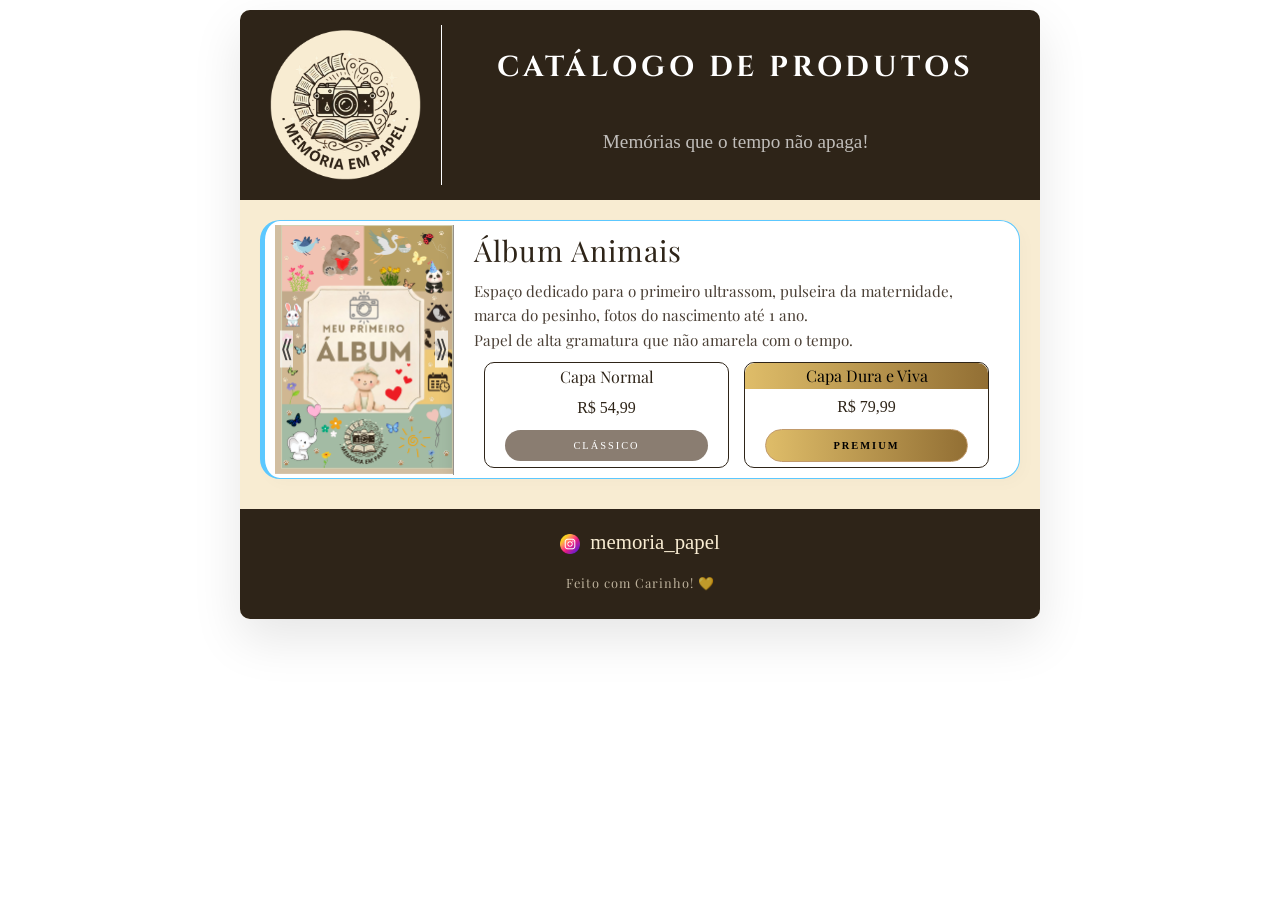
==== commit d876a63d: "Atualizacao" ====
--- a/index.html
+++ b/index.html
@@ -23,7 +23,6 @@
 
         <main class="corpo_catalogo">
             <div id="album_animais"></div>
-            <div id="album_animais2"></div>
         </main>
 
         <footer class="rodape_catalogo">
@@ -39,11 +38,6 @@
             .then(data => {
             document.getElementById('album_animais').innerHTML = data;
             });
-        fetch('produtos/album_animais.html')
-            .then(res => res.text())
-            .then(data => {
-            document.getElementById('album_animais2').innerHTML = data;
-         });
     </script>
     <script>
         // 1. OUVINTE GLOBAL DE CLIQUES
--- a/css/produtos.css
+++ b/css/produtos.css
@@ -10,7 +10,8 @@
   box-shadow: 5px 5px 15px rgba(0,0,0,0.02);
   margin: 0 0 10px 0;
   border-left: 5px solid #5cc8ff;
-  padding-left: 5px;
+  padding-left: 10px;
+  padding-right: 10px;
 }
 
 /* --- PREVISUALIZACAO --- */
--- a/css/responsividade.css
+++ b/css/responsividade.css
@@ -48,16 +48,18 @@
     padding: 5px 5px 10px 5px; /* Menor preenchimento lateral nas informações */
   }
 
-  .nome_produto { font-size: 1.5em; }
-  .preco_produto { font-size: 1.4em; }
+  .nome_produto { font-size: 1.3em; }
+  .descricao_produto { font-size: 0.9em; }
+  .preco_produto { font-size: 1.2em; }
 
   .botao_selecao {
     flex-direction: column; /* Empilha os botões */
+    align-items: center;
     gap: 10px;
   }
 
   .bloco_botao {
-    width: auto;
+    width: 70%;
   }
 
   .btn_classico, .btn_premium {
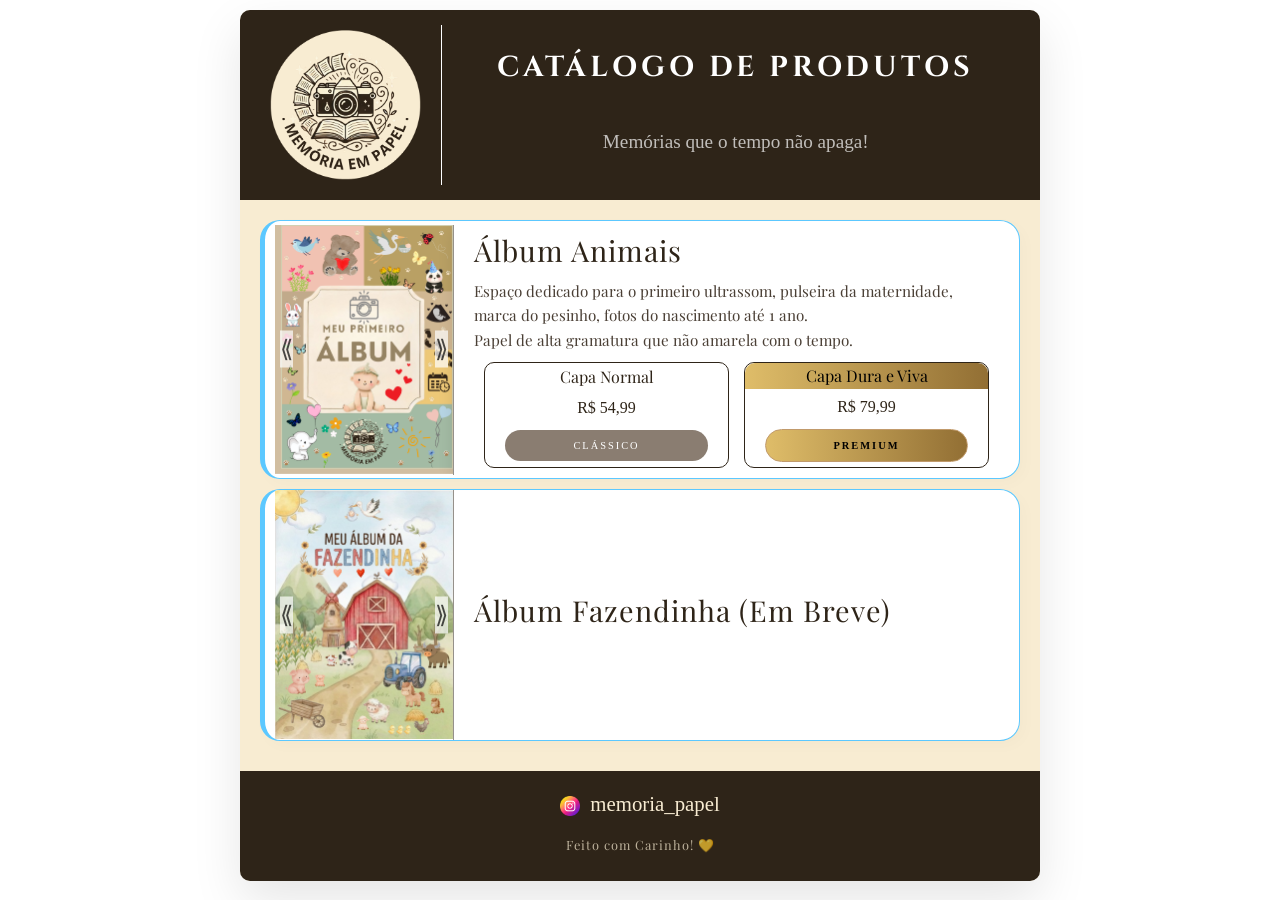
==== commit 8dd2445f: "Atualizacao" ====
--- a/index.html
+++ b/index.html
@@ -23,6 +23,7 @@
 
         <main class="corpo_catalogo">
             <div id="album_animais"></div>
+            <div id="album_fazendinha"></div>
         </main>
 
         <footer class="rodape_catalogo">
@@ -37,6 +38,11 @@
             .then(res => res.text())
             .then(data => {
             document.getElementById('album_animais').innerHTML = data;
+            });
+        fetch('produtos/album_fazendinha.html')
+            .then(res => res.text())
+            .then(data => {
+            document.getElementById('album_fazendinha').innerHTML = data;
             });
     </script>
     <script>
